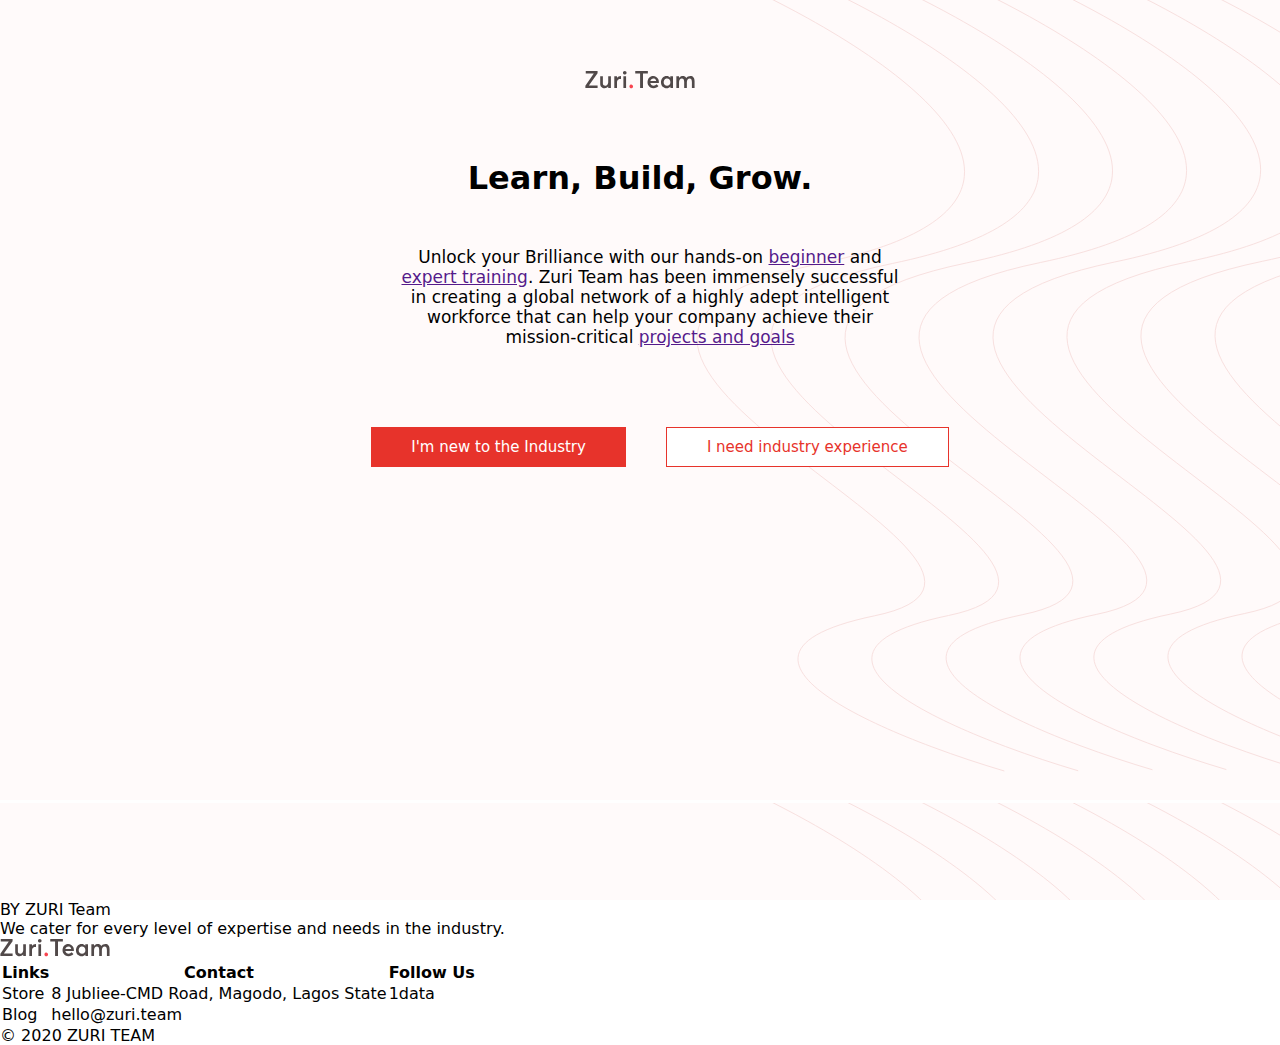
==== index.html @ 1a38fa90 ""Second commit"" ====
<!DOCTYPE html>
<html lang="en">
<head>
    <meta charset="UTF-8">
    <meta http-equiv="X-UA-Compatible" content="IE=edge">
    <meta name="viewport" content="width=device-width, initial-scale=1.0">
    <link rel="stylesheet" href="design.css"/>
    <title>Zuri | Learn, Build, Grow.</title>
</head>
<body>
<section class="top">
    <div class="heading">
     <img src="images/zuri-header-logo.svg">
    </div>
    <h2>Learn, Build, Grow.</h2>
    <p>Unlock your Brilliance with our hands-on <a href="">beginner</a> and <a href="">expert training</a>. Zuri Team has been 
        immensely successful in creating a global network of a highly adept intelligent workforce
         that can help your company achieve their mission-critical <a href="">projects and goals</a> </p>
    <div class="btn">
<button type="button" class="f-btn">I'm new to the Industry</button>

    <button type="button" class="s-btn">I need industry experience</button>
</div>
</section>
<section>
    <p>BY ZURI Team</p>
    <p>We cater for every level of
        expertise and needs in the industry.</p>
        <div>
            <div></div>
            <div></div>
            <div></div>
        </div>
        <div>
            <img src="images/zuri-header-logo.svg">
            <table>
                <tr>  
                    <th>Links</th>  
                    <th>Contact</th>  
                    <th>Follow Us</th>  
                </tr>  
                <tr>  
                    <td>Store</td>  
                    <td>8 Jubliee-CMD Road, Magodo,
                        Lagos State</td>  
                    <td>1data</td>  
                </tr>  
                <tr>  
                    <td>Blog</td>  
                    <td>hello@zuri.team</td>  
                 </tr>
                </table>  
        </div>
        </section>
        <footer>© 2020 ZURI TEAM</footer>
</body>
</html>
---- design.css ----
*{
    box-sizing: border-box;
    margin: 0;
    padding: 0;
    font-family: system-ui, -apple-system, BlinkMacSystemFont, 'Segoe UI', Roboto, Oxygen, Ubuntu, Cantarell, 'Open Sans', 'Helvetica Neue', sans-serif;
}
.top{
    background-image: url(/images/pink-bg.svg);
    height: 100vh;
}
.heading, h2{
    display: flex;
    justify-content: center;
    padding-top: 70px;
    font-size: 32px;
}
 .top p{
    padding-top: 50px;
    text-align: center;
    margin-left: 400px;
    margin-right: 380px;
   font-size: 17px;
   font-weight: 500;
}
.btn{
    display: flex;
    justify-content: center;
    padding-top: 80px;
    
 }
 .f-btn, .s-btn{
    
    padding: 10px 40px 10px 40px;
    cursor: pointer;
    font-size: 15px;
 }
 .f-btn{
    margin-left: 40px;
    color: white;
    background-color: #E7332B;
border: 0;
 }
 .s-btn{
    margin-left: 40px;
    color: #E7332B;;
    background-color: white;
    border: 1px solid #E7332B;

 }
 .f-btn:hover{
    background-color: white;
    color:#E7332B;
    border: 1px solid #E7332B;
 }
 .s-btn:hover{
    background-color:#E7332B;
    color: white;
 }
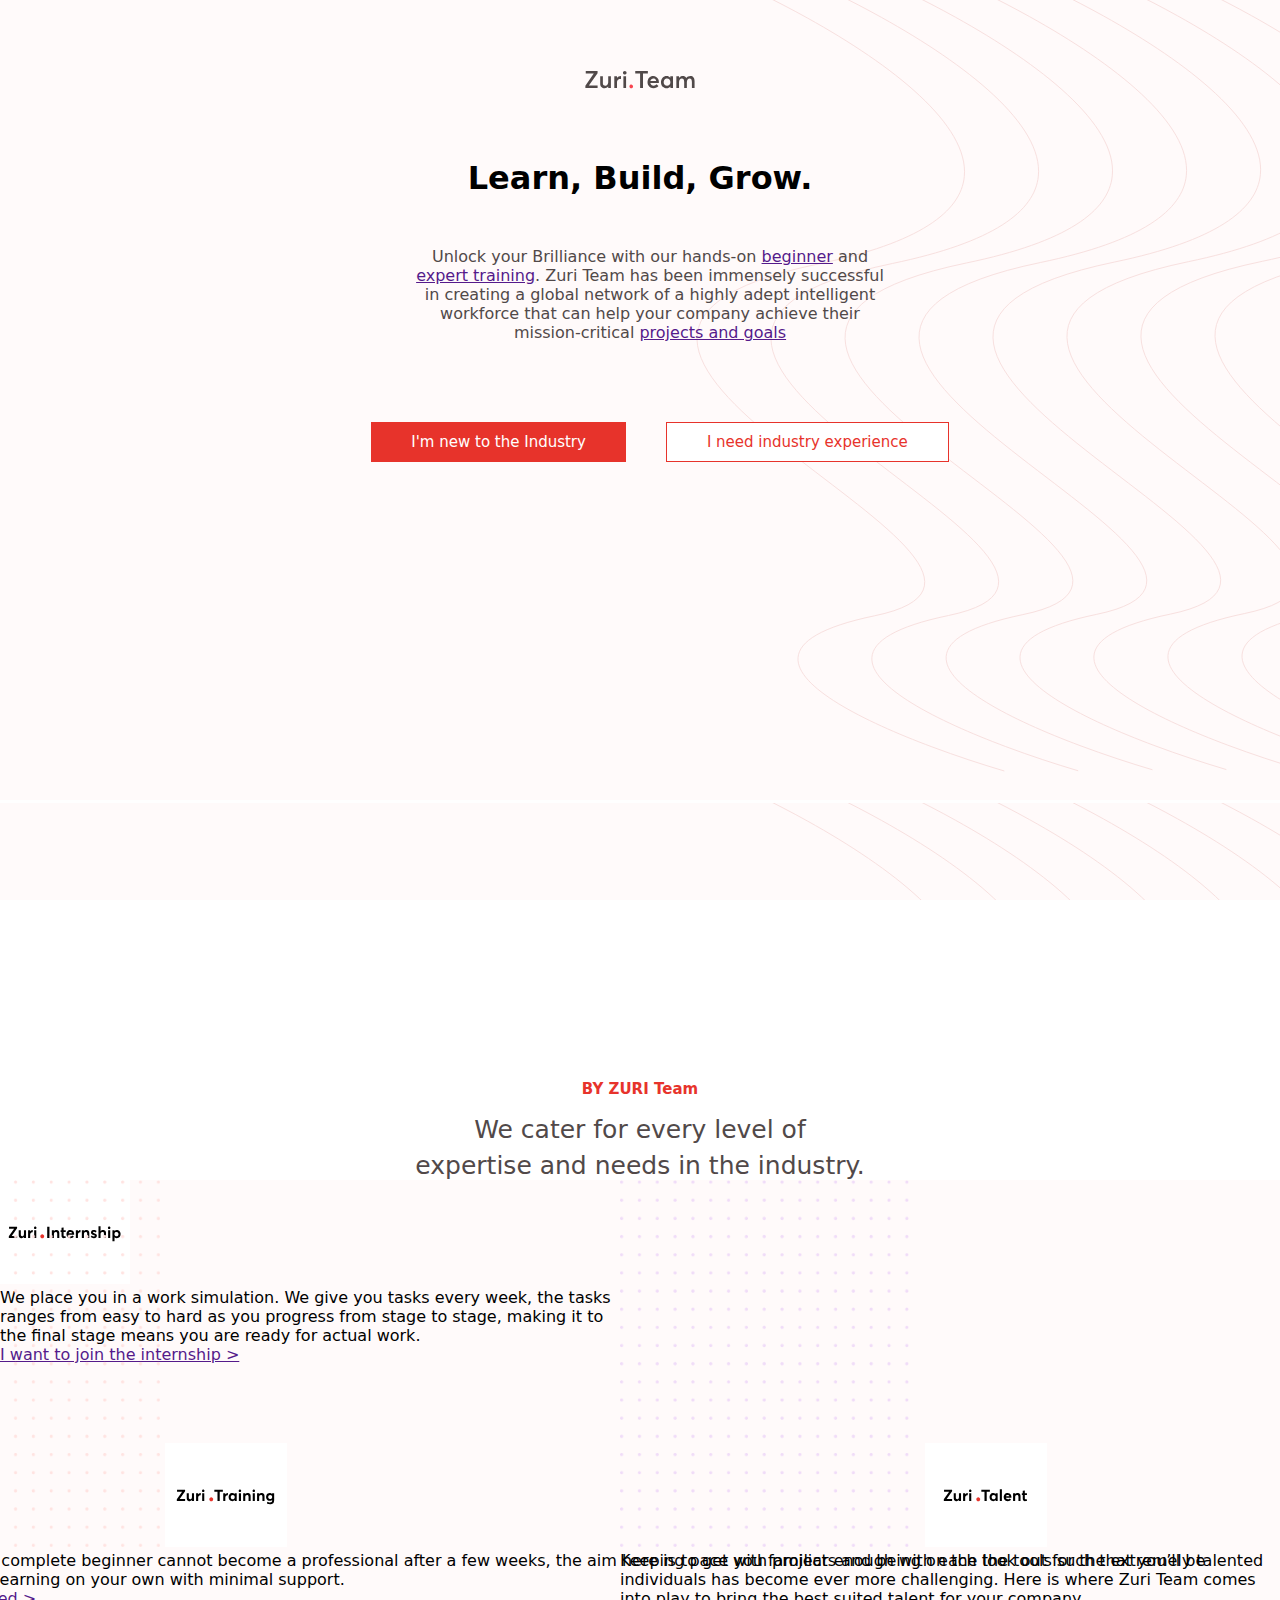
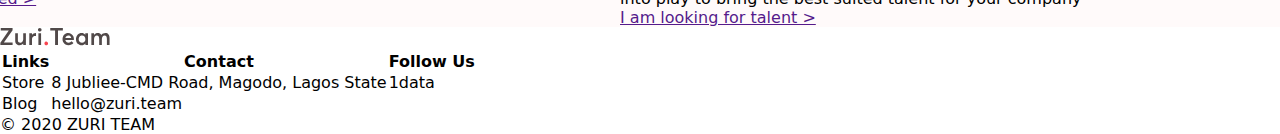
==== commit 423905a5: ""Third commit doing the cards"" ====
--- a/index.html
+++ b/index.html
@@ -22,14 +22,45 @@
     <button type="button" class="s-btn">I need industry experience</button>
 </div>
 </section>
-<section>
-    <p>BY ZURI Team</p>
-    <p>We cater for every level of
-        expertise and needs in the industry.</p>
-        <div>
-            <div></div>
-            <div></div>
-            <div></div>
+<section class="middle">
+    <h3>BY ZURI Team</h3>
+    <p>We cater for every level of</p>
+      <p>expertise and needs in the industry.</p>
+</section>
+<section class="third">
+        <div class="cards">
+            <div class="training">
+                <img src="images/left_dot.png" class="ldot">
+                <img src="images/zuri-training.svg">
+                <p>We understand a complete beginner 
+                    cannot become a professional after a 
+                    few weeks, the aim here is to get you 
+                    familiar enough with each the tools such
+                     that you’ll be able to continue learning
+                      on your own with minimal support.</p>
+                      <a href="">I want to be trained ></a>
+            </div>
+            <div>
+                <img src="images/zuri-internship.svg">
+                <p>We place you in a work simulation. We
+                     give you tasks every week, the tasks
+                      ranges from easy to hard as you
+                       progress from stage to stage, making it
+                        to the final stage means you are ready
+                         for actual work.</p>
+                         <a href="">I want to join the internship ></a> 
+            </div>
+            <div>
+                <img src="images/right_dot.png" class="rdot">
+                <img src="images/zuri-talent.svg">
+                <p>Keeping pace with projects and being
+                     on the look out for the extremely
+                      talented individuals has become ever
+                       more challenging. Here is where Zuri 
+                       Team comes into play to bring the best 
+                       suited talent for your company</p>
+                       <a href="">I am looking for talent ></a> 
+                        </div>
         </div>
         <div>
             <img src="images/zuri-header-logo.svg">
--- a/design.css
+++ b/design.css
@@ -17,10 +17,11 @@
  .top p{
     padding-top: 50px;
     text-align: center;
-    margin-left: 400px;
-    margin-right: 380px;
-   font-size: 17px;
+    margin-left: 410px;
+    margin-right: 390px;
+   font-size: 16px;
    font-weight: 500;
+   color: #514949;
 }
 .btn{
     display: flex;
@@ -55,4 +56,40 @@
  .s-btn:hover{
     background-color:#E7332B;
     color: white;
- }+ }
+ .middle h3{
+   display: flex;
+   justify-content: center;
+   padding-top: 180px;
+   font-size: 15px;
+   color: #E7332B;
+   padding-bottom: 10px;
+}
+ .middle p{
+   display: flex;
+   justify-content: center;
+   padding-top: 7px;
+   font-size: 25px;
+  color: #514949;
+   }
+   .cards{
+      display: flex;
+      background-color: #FFFAFA;;
+   }
+
+   .ldot{
+      height: auto;
+      width:300px;
+      position: relative;
+   }
+   .training{
+      position: absolute;
+      margin-left: -140px;
+      margin-right: 40px;
+      z-index:1;
+   }
+   .rdot{
+      height: auto;
+      width:300px;
+   }
+  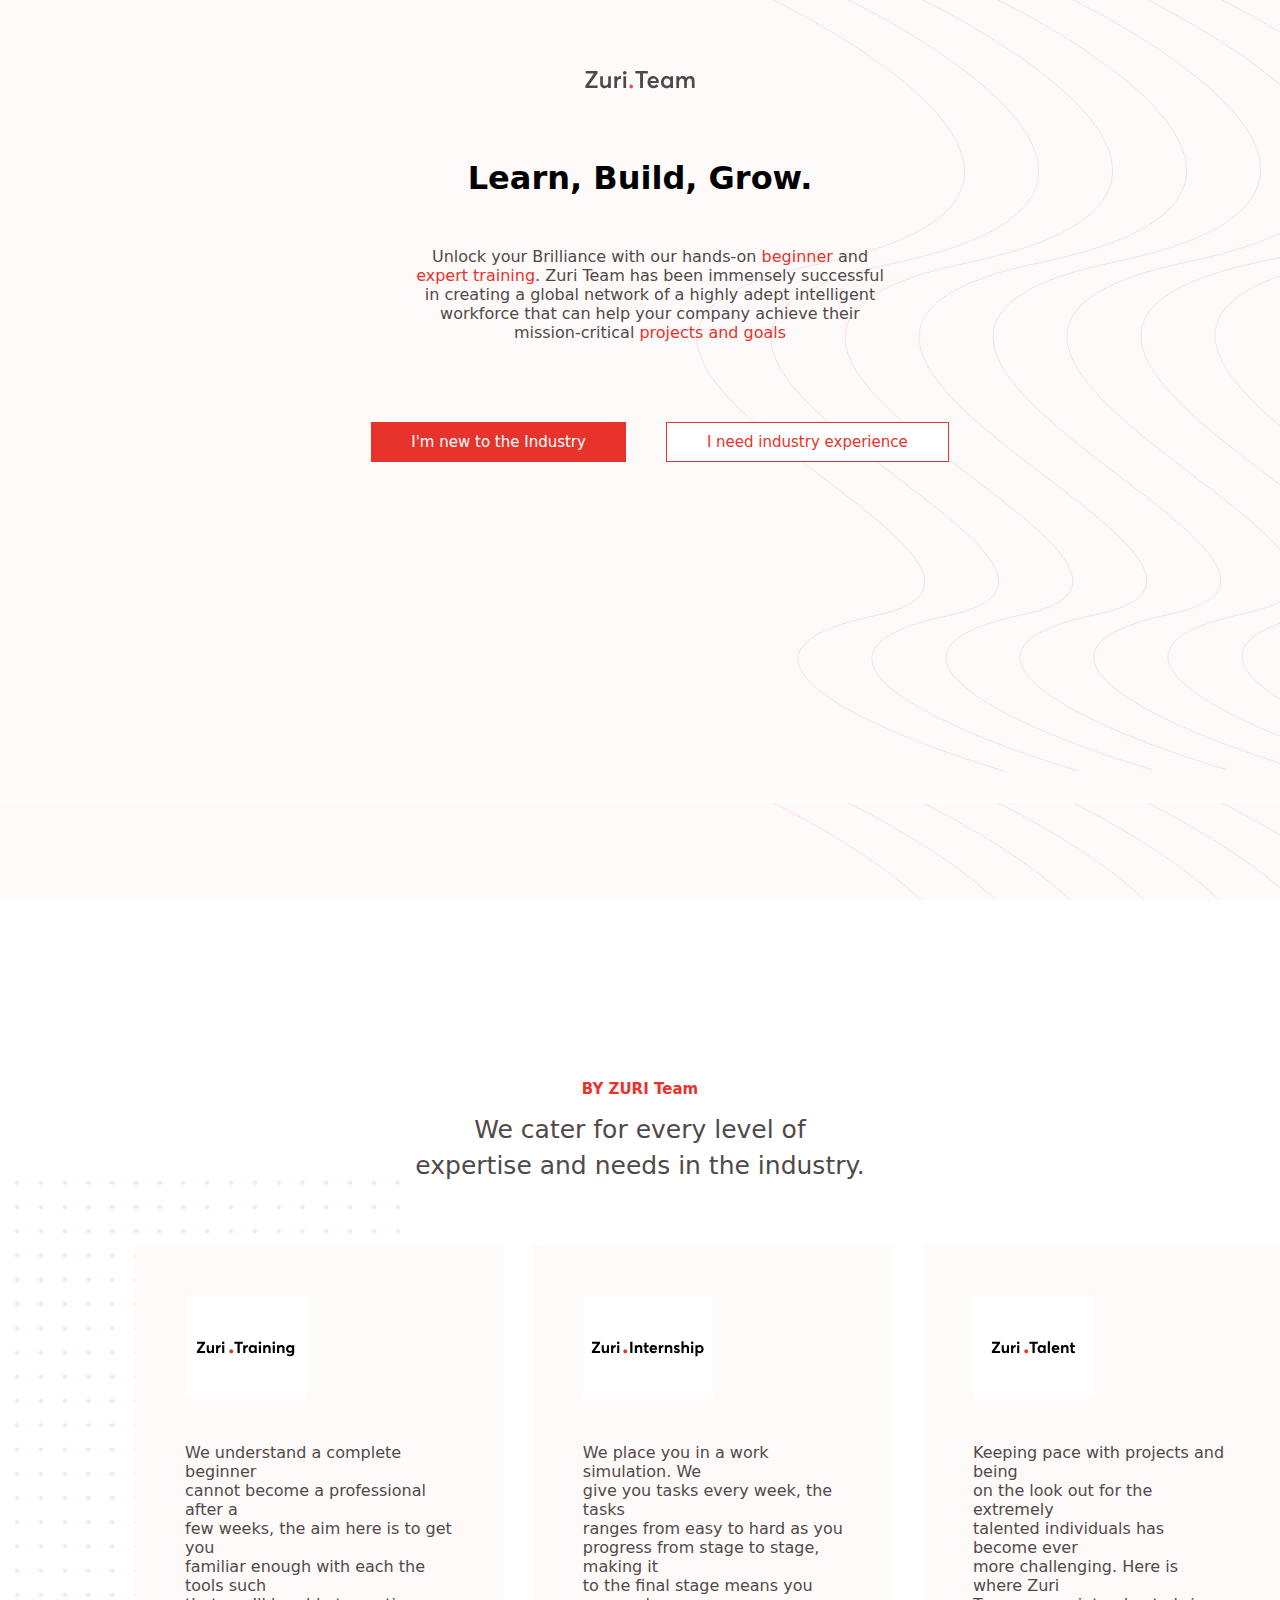
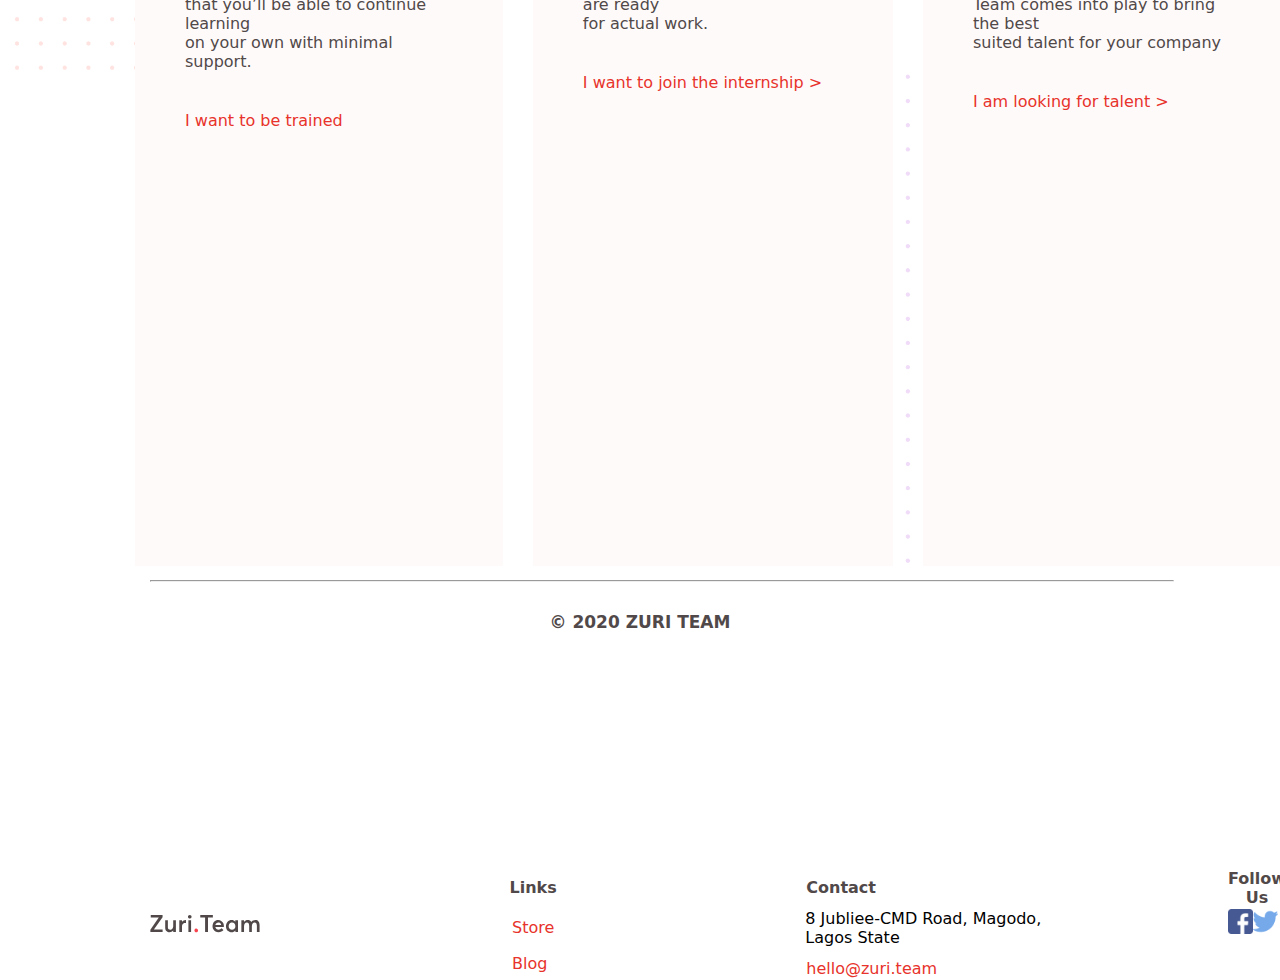
==== commit 8aa6b3bd: ""Third commit to complete landing page"" ====
--- a/index.html
+++ b/index.html
@@ -28,61 +28,67 @@
       <p>expertise and needs in the industry.</p>
 </section>
 <section class="third">
+    <img src="images/left_dot.png" class="ldot">
+            <img src="images/right_dot.png" class="rdot">
         <div class="cards">
-            <div class="training">
-                <img src="images/left_dot.png" class="ldot">
-                <img src="images/zuri-training.svg">
-                <p>We understand a complete beginner 
-                    cannot become a professional after a 
-                    few weeks, the aim here is to get you 
-                    familiar enough with each the tools such
-                     that you’ll be able to continue learning
+              <div class="training">
+                 <img src="images/zuri-training.svg">
+                <p>We understand a complete beginner</br>
+                    cannot become a professional after a<br> 
+                    few weeks, the aim here is to get you <br>
+                    familiar enough with each the tools such<br>
+                     that you’ll be able to continue learning<br>
                       on your own with minimal support.</p>
-                      <a href="">I want to be trained ></a>
+                      <a href=""><span class="train">I want to be trained</span></a>
             </div>
-            <div>
+            <div class="internship">
                 <img src="images/zuri-internship.svg">
-                <p>We place you in a work simulation. We
-                     give you tasks every week, the tasks
-                      ranges from easy to hard as you
-                       progress from stage to stage, making it
-                        to the final stage means you are ready
+                <p>We place you in a work simulation. We<br>
+                     give you tasks every week, the tasks<br>
+                      ranges from easy to hard as you<br>
+                       progress from stage to stage, making it<br>
+                        to the final stage means you are ready<br>
                          for actual work.</p>
-                         <a href="">I want to join the internship ></a> 
+                         <a href=""><span>I want to join the internship </span>></a> 
             </div>
-            <div>
-                <img src="images/right_dot.png" class="rdot">
+            <div class="talent">
                 <img src="images/zuri-talent.svg">
-                <p>Keeping pace with projects and being
-                     on the look out for the extremely
-                      talented individuals has become ever
-                       more challenging. Here is where Zuri 
-                       Team comes into play to bring the best 
+                <p>Keeping pace with projects and being<br>
+                     on the look out for the extremely<br>
+                      talented individuals has become ever<br>
+                       more challenging. Here is where Zuri <br>
+                       Team comes into play to bring the best <br>
                        suited talent for your company</p>
-                       <a href="">I am looking for talent ></a> 
+                       <a href=""><span>I am looking for talent </span>></a> 
                         </div>
         </div>
-        <div>
+        <div class="fourth">
             <img src="images/zuri-header-logo.svg">
-            <table>
-                <tr>  
+            <table >
+                <tr >  
                     <th>Links</th>  
-                    <th>Contact</th>  
-                    <th>Follow Us</th>  
+                    <th class="contact">Contact</th>  
+                    <th class="follow">Follow Us</th>  
                 </tr>  
                 <tr>  
-                    <td>Store</td>  
-                    <td>8 Jubliee-CMD Road, Magodo,
+                    <td><a href="" class="store">Store</a></td>  
+                    <td class="location">8 Jubliee-CMD Road, Magodo,<br>
                         Lagos State</td>  
-                    <td>1data</td>  
+                    <td class="socials">
+                        <img src="images/fb.png">
+                        <img src="images/twitter.png">
+                        <img src="images/IG.png">
+                        <img src="images/linkedin.png">
+                    </td>  
                 </tr>  
                 <tr>  
-                    <td>Blog</td>  
-                    <td>hello@zuri.team</td>  
+                    <td><a href="">Blog</a></td>  
+                    <td class="hello"><a href="">hello@zuri.team</a></td>  
                  </tr>
                 </table>  
         </div>
         </section>
+        <hr>
         <footer>© 2020 ZURI TEAM</footer>
 </body>
 </html>--- a/design.css
+++ b/design.css
@@ -72,24 +72,113 @@
    font-size: 25px;
   color: #514949;
    }
+  
+   .third{
+      position: absolute;
+   }
    .cards{
       display: flex;
-      background-color: #FFFAFA;;
+    /*  background-color: /*#FFFAFA*/;
+      z-index:2;
+  position: absolute;
+   color: #514949;
+   font-size: 16px;
+   font-family: sans-serif;
+   font-weight: 500;
+   bottom:1px;
+   top:40px;
    }
+.third img{
+   z-index: 1;
+}
+.ldot{
+   width: 400px
+}
+.rdot{
+   width:400px;
+  margin-left: 668px;
+    }
+    .cards p{
+      margin-top: 40px;
+      margin-bottom: 40px;
+    }
+    .third span{
+      top: 40px;
+      
+    }
+     a{ text-decoration: none;
+      color: #E7332B;
+    }
+   .training{
+      padding: 50px 50px 450px 50px;
+     margin-left: 135px;
+      margin-right: 30px;
+      margin-top: 25px;   
+     background-color: #FFFAFA;
+ }
+ .internship{
+   padding: 50px 50px 450px 50px;
+   margin-right: 30px;
+   background-color: #FFFAFA;
+   margin-top: 25px;
+ }
+ .talent{
+   background-color: #FFFAFA;
+   padding: 50px 50px 450px 50px;
+   margin-top: 25px;
+ }
+ .fourth{
+   margin-top: 300px;
+   margin-bottom: 30000px;
+   margin-left: 150px;
+   position: absolute;
+   display: flex;
+ }
 
-   .ldot{
-      height: auto;
-      width:300px;
-      position: relative;
-   }
-   .training{
-      position: absolute;
-      margin-left: -140px;
-      margin-right: 40px;
-      z-index:1;
-   }
-   .rdot{
-      height: auto;
-      width:300px;
+ th{
+   padding-left: 150px;
+   color: #514949;
+ }
+ td{
+   padding-left: 250px;
+ }
+ .location{
+   padding-left: 149px;
+ }
+ .store{
+   padding-right: 100px;
+ }
+ .contact{
+   padding-right: 200px;
+ }
+ .hello{
+   padding-left: 150px;
+   padding-top: 10px;
+ }
+ .socials{
+   padding-left: 150px;
+height: 25px;
+display: flex;
+position: absolute;
+
+ }
+  .follow{
+  padding-right: 100px;
+   padding-left: 150px;
+  } 
+  hr{
+   color: #514949;
+   width: 80%;
+   margin-top: 1000px;
+   margin-left: 150px;
+  }
+   footer{
+     margin-top: 30px;
+     margin-bottom: 90px;
+     display: flex;
+     justify-content: center;
+     color: #514949;
+     font-size: 17px;
+     font-weight: 700;
    }
   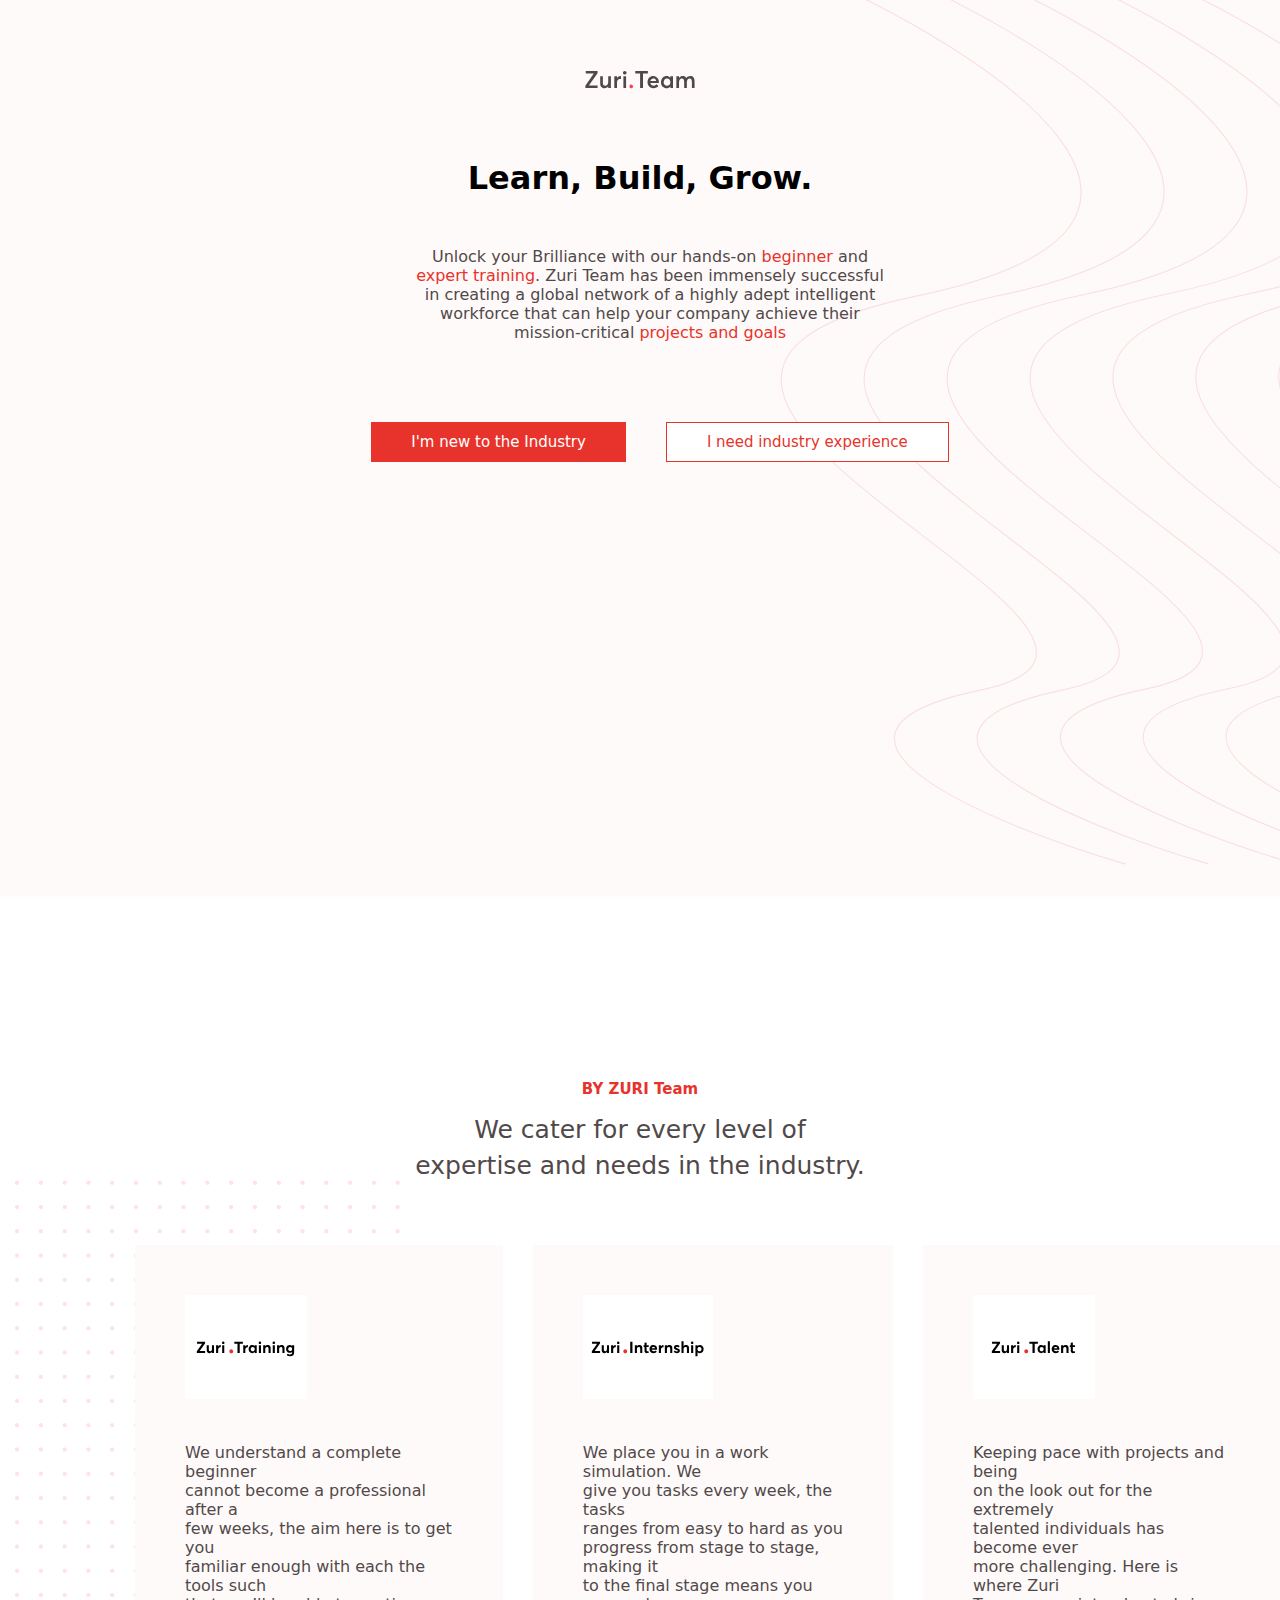
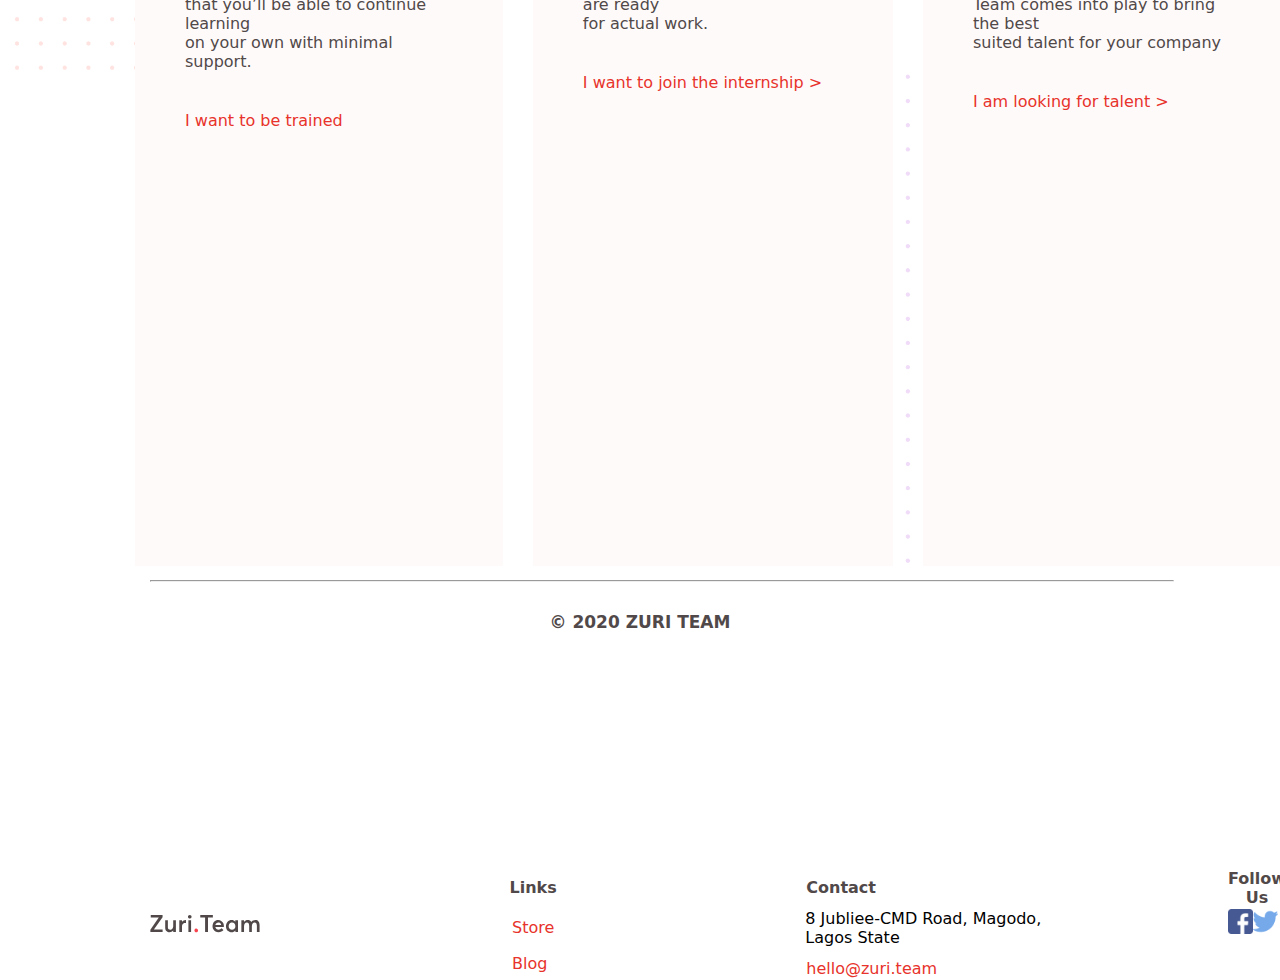
==== commit a542eb2b: "commit for third phase of third page" ====
--- a/index.html
+++ b/index.html
@@ -10,7 +10,7 @@
 <body>
 <section class="top">
     <div class="heading">
-     <img src="images/zuri-header-logo.svg">
+     <img src="images/firstpage/zuri-header-logo.svg">
     </div>
     <h2>Learn, Build, Grow.</h2>
     <p>Unlock your Brilliance with our hands-on <a href="">beginner</a> and <a href="">expert training</a>. Zuri Team has been 
@@ -28,11 +28,11 @@
       <p>expertise and needs in the industry.</p>
 </section>
 <section class="third">
-    <img src="images/left_dot.png" class="ldot">
-            <img src="images/right_dot.png" class="rdot">
+    <img src="images/firstpage/left_dot.png" class="ldot">
+            <img src="images/firstpage/right_dot.png" class="rdot">
         <div class="cards">
               <div class="training">
-                 <img src="images/zuri-training.svg">
+                 <img src="images/firstpage/zuri-training.svg">
                 <p>We understand a complete beginner</br>
                     cannot become a professional after a<br> 
                     few weeks, the aim here is to get you <br>
@@ -42,7 +42,7 @@
                       <a href=""><span class="train">I want to be trained</span></a>
             </div>
             <div class="internship">
-                <img src="images/zuri-internship.svg">
+                <img src="images/firstpage/zuri-internship.svg">
                 <p>We place you in a work simulation. We<br>
                      give you tasks every week, the tasks<br>
                       ranges from easy to hard as you<br>
@@ -52,7 +52,7 @@
                          <a href=""><span>I want to join the internship </span>></a> 
             </div>
             <div class="talent">
-                <img src="images/zuri-talent.svg">
+                <img src="images/firstpage/zuri-talent.svg">
                 <p>Keeping pace with projects and being<br>
                      on the look out for the extremely<br>
                       talented individuals has become ever<br>
@@ -63,7 +63,7 @@
                         </div>
         </div>
         <div class="fourth">
-            <img src="images/zuri-header-logo.svg">
+            <img src="images/firstpage/zuri-header-logo.svg">
             <table >
                 <tr >  
                     <th>Links</th>  
@@ -75,10 +75,10 @@
                     <td class="location">8 Jubliee-CMD Road, Magodo,<br>
                         Lagos State</td>  
                     <td class="socials">
-                        <img src="images/fb.png">
-                        <img src="images/twitter.png">
-                        <img src="images/IG.png">
-                        <img src="images/linkedin.png">
+                        <img src="images/firstpage/fb.png">
+                        <img src="images/firstpage/twitter.png">
+                        <img src="images/firstpage/IG.png">
+                        <img src="images/firstpage/linkedin.png">
                     </td>  
                 </tr>  
                 <tr>  
--- a/design.css
+++ b/design.css
@@ -5,7 +5,9 @@
     font-family: system-ui, -apple-system, BlinkMacSystemFont, 'Segoe UI', Roboto, Oxygen, Ubuntu, Cantarell, 'Open Sans', 'Helvetica Neue', sans-serif;
 }
 .top{
-    background-image: url(/images/pink-bg.svg);
+    background-image: url("/images/firstpage/pink-bg.svg");
+    background-repeat: no-repeat;
+    background-size: cover;
     height: 100vh;
 }
 .heading, h2{
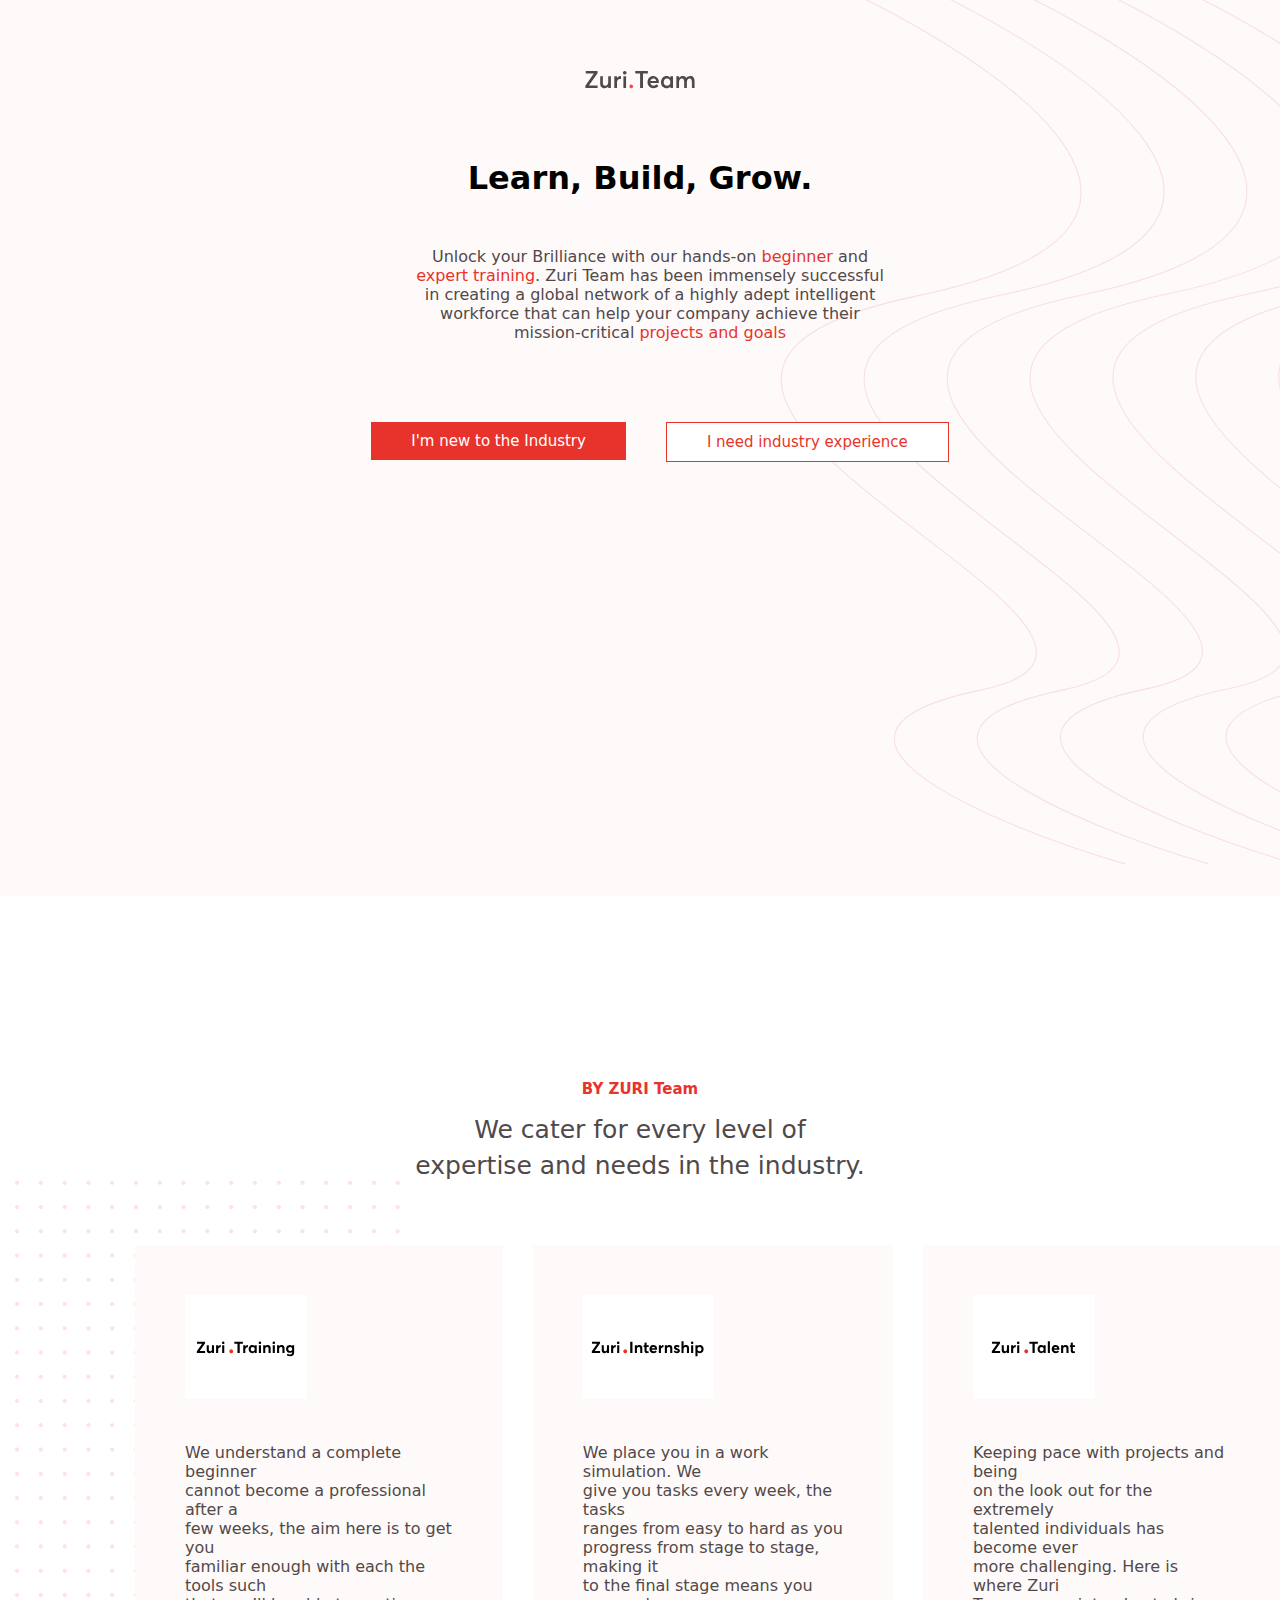
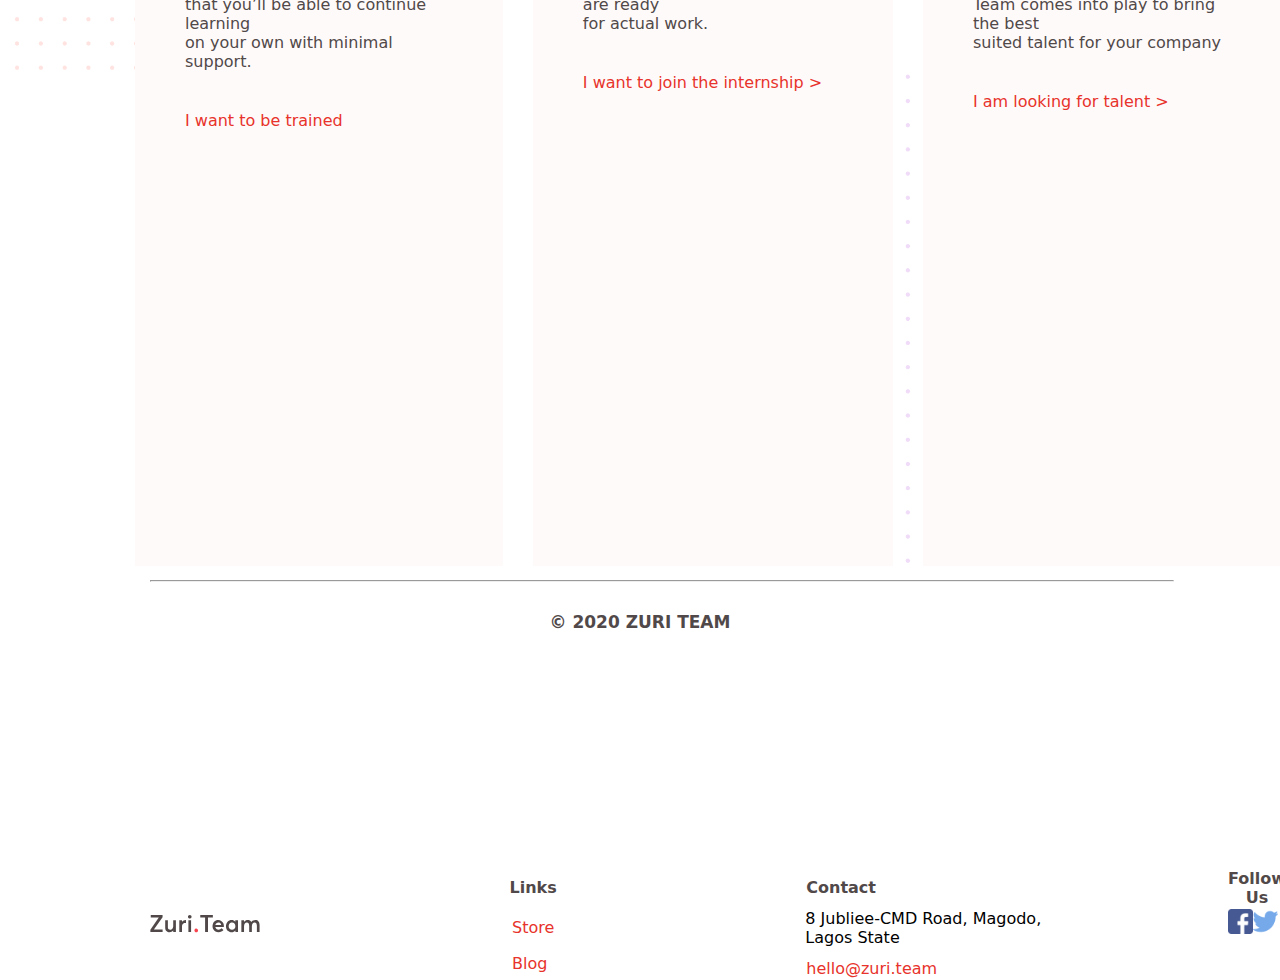
==== commit 5d8fd3b4: "Latest update for pages one and three" ====
--- a/index.html
+++ b/index.html
@@ -17,9 +17,9 @@
         immensely successful in creating a global network of a highly adept intelligent workforce
          that can help your company achieve their mission-critical <a href="">projects and goals</a> </p>
     <div class="btn">
-<button type="button" class="f-btn">I'm new to the Industry</button>
+<a href=""><button type="button" class="f-btn">I'm new to the Industry</button></a>
 
-    <button type="button" class="s-btn">I need industry experience</button>
+    <a href="experience.html"><button type="button" class="s-btn">I need industry experience</button></a>
 </div>
 </section>
 <section class="middle">
--- a/design.css
+++ b/design.css
@@ -108,7 +108,8 @@
       top: 40px;
       
     }
-     a{ text-decoration: none;
+     a{ 
+      text-decoration: none;
       color: #E7332B;
     }
    .training{
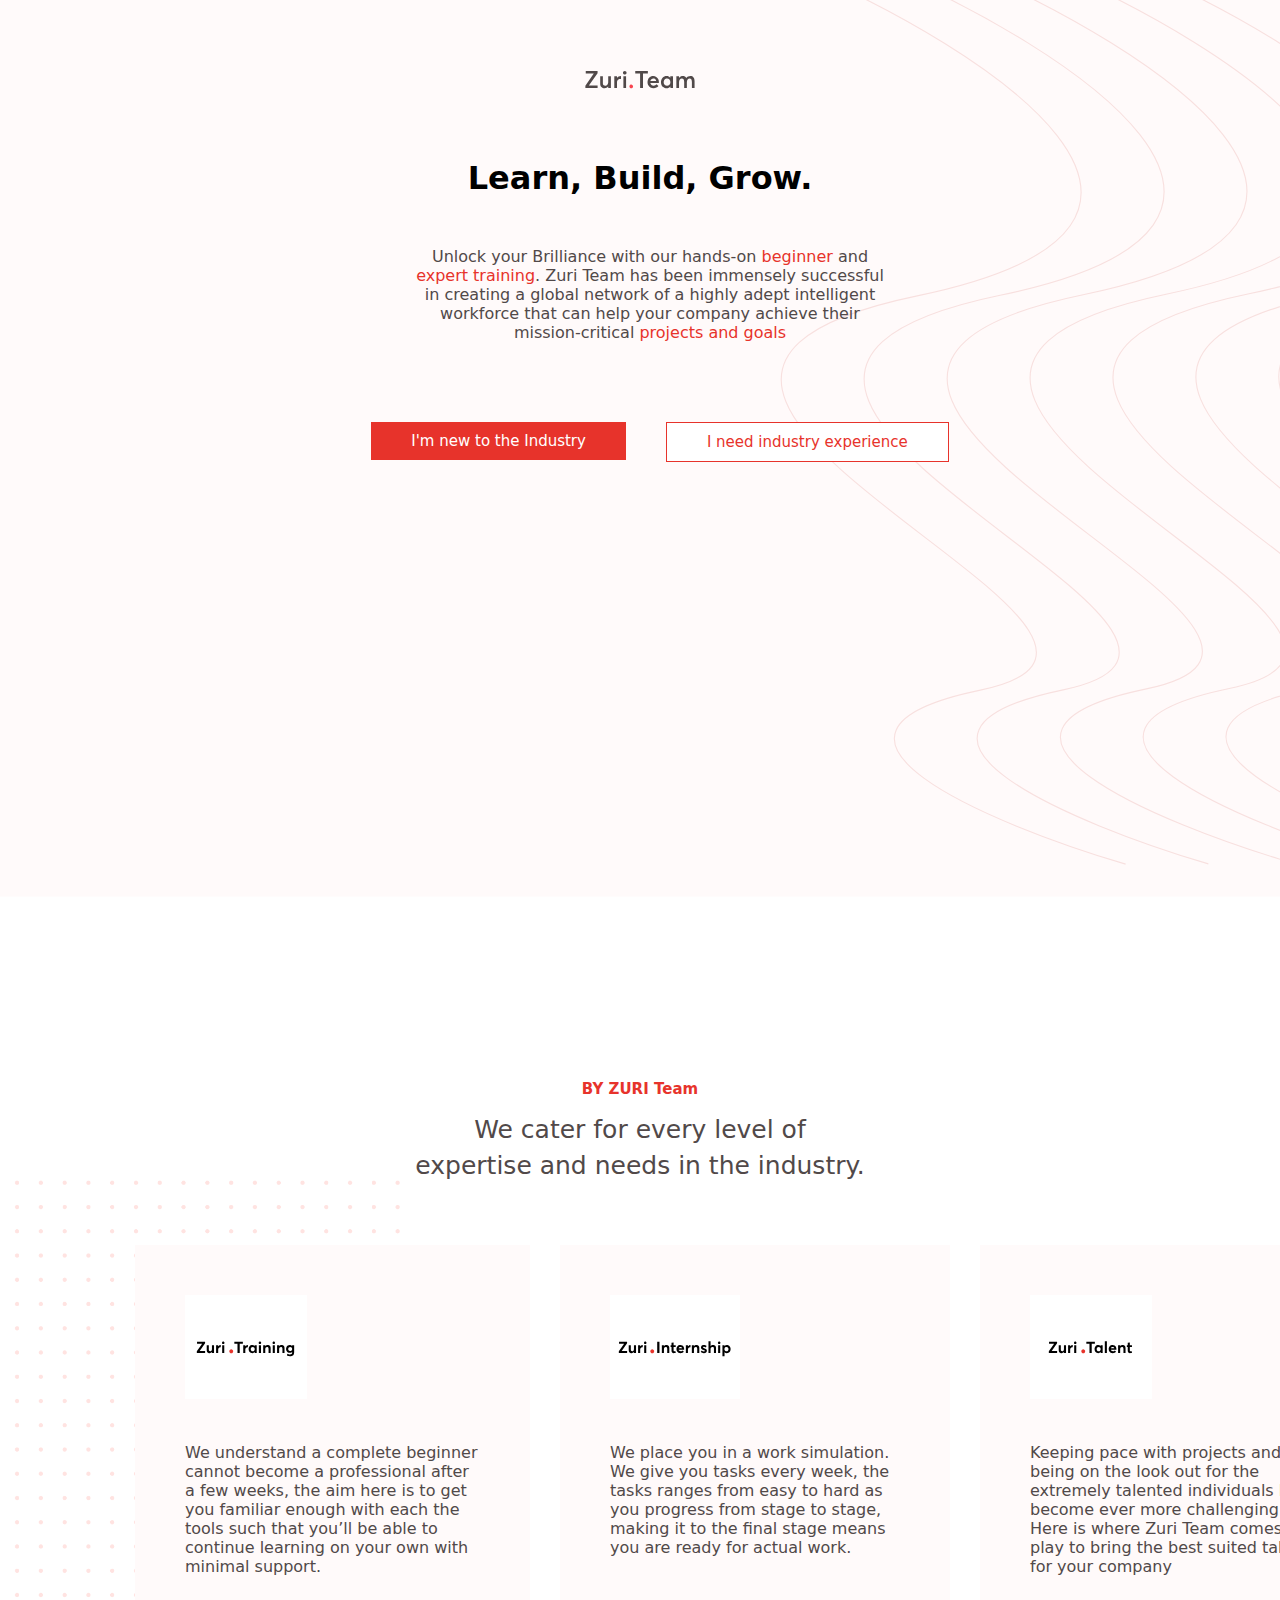
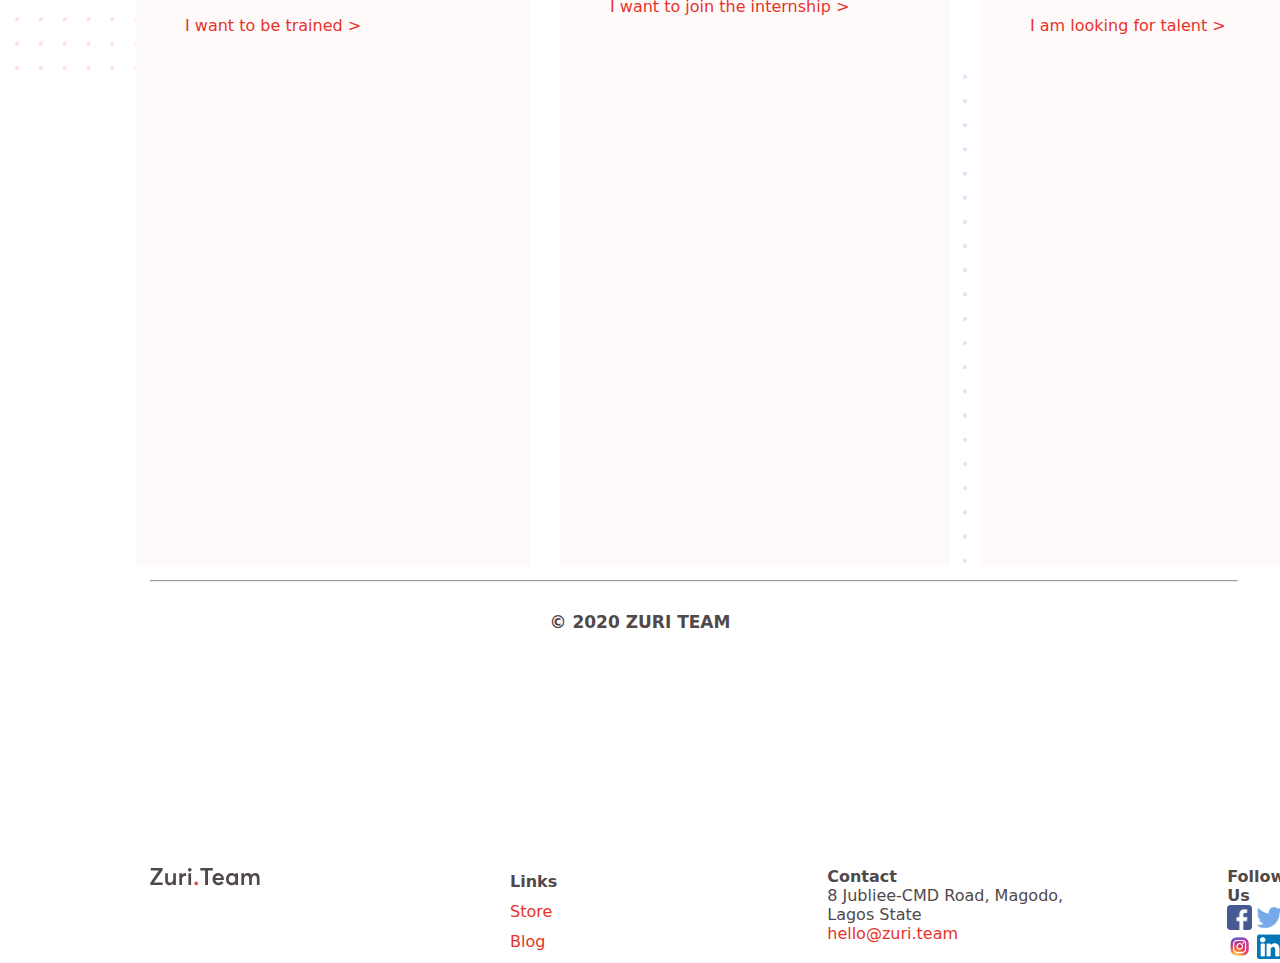
==== commit 3d9cdbf7: "update for tablet size" ====
--- a/index.html
+++ b/index.html
@@ -1,94 +1,97 @@
 <!DOCTYPE html>
 <html lang="en">
+
 <head>
     <meta charset="UTF-8">
     <meta http-equiv="X-UA-Compatible" content="IE=edge">
     <meta name="viewport" content="width=device-width, initial-scale=1.0">
-    <link rel="stylesheet" href="design.css"/>
+    <link rel="stylesheet" href="design.css" />
     <title>Zuri | Learn, Build, Grow.</title>
 </head>
+
 <body>
-<section class="top">
-    <div class="heading">
-     <img src="images/firstpage/zuri-header-logo.svg">
-    </div>
-    <h2>Learn, Build, Grow.</h2>
-    <p>Unlock your Brilliance with our hands-on <a href="">beginner</a> and <a href="">expert training</a>. Zuri Team has been 
-        immensely successful in creating a global network of a highly adept intelligent workforce
-         that can help your company achieve their mission-critical <a href="">projects and goals</a> </p>
-    <div class="btn">
-<a href=""><button type="button" class="f-btn">I'm new to the Industry</button></a>
+    <section class="top">
+        <div class="heading">
+            <img src="images/firstpage/zuri-header-logo.svg">
+        </div>
+        <h2>Learn, Build, Grow.</h2>
+        <p>Unlock your Brilliance with our hands-on <a href="">beginner</a> and <a href="">expert training</a>. Zuri
+            Team has been
+            immensely successful in creating a global network of a highly adept intelligent workforce
+            that can help your company achieve their mission-critical <a href="">projects and goals</a> </p>
+        <div class="btn">
+            <a href="industry.html"><button type="button" class="f-btn">I'm new to the Industry</button></a>
 
-    <a href="experience.html"><button type="button" class="s-btn">I need industry experience</button></a>
-</div>
-</section>
-<section class="middle">
-    <h3>BY ZURI Team</h3>
-    <p>We cater for every level of</p>
-      <p>expertise and needs in the industry.</p>
-</section>
-<section class="third">
-    <img src="images/firstpage/left_dot.png" class="ldot">
-            <img src="images/firstpage/right_dot.png" class="rdot">
+            <a href="experience.html"><button type="button" class="s-btn">I need industry experience</button></a>
+        </div>
+    </section>
+    <section class="middle">
+        <h3>BY ZURI Team</h3>
+        <p>We cater for every level of</p>
+        <p>expertise and needs in the industry.</p>
+    </section>
+    <section class="third">
+        <img src="images/firstpage/left_dot.png" class="ldot">
+        <img src="images/firstpage/right_dot.png" class="rdot">
         <div class="cards">
-              <div class="training">
-                 <img src="images/firstpage/zuri-training.svg">
-                <p>We understand a complete beginner</br>
-                    cannot become a professional after a<br> 
-                    few weeks, the aim here is to get you <br>
-                    familiar enough with each the tools such<br>
-                     that you’ll be able to continue learning<br>
-                      on your own with minimal support.</p>
-                      <a href=""><span class="train">I want to be trained</span></a>
+            <div class="training">
+                <img src="images/firstpage/zuri-training.svg">
+                <p>We understand a complete beginner
+                    cannot become a professional after a
+                    few weeks, the aim here is to get you
+                    familiar enough with each the tools such
+                    that you’ll be able to continue learning
+                    on your own with minimal support.</p>
+                <a href=""><span class="train">I want to be trained ></span></a>
             </div>
             <div class="internship">
                 <img src="images/firstpage/zuri-internship.svg">
-                <p>We place you in a work simulation. We<br>
-                     give you tasks every week, the tasks<br>
-                      ranges from easy to hard as you<br>
-                       progress from stage to stage, making it<br>
-                        to the final stage means you are ready<br>
-                         for actual work.</p>
-                         <a href=""><span>I want to join the internship </span>></a> 
+                <p>We place you in a work simulation. We
+                    give you tasks every week, the tasks
+                    ranges from easy to hard as you
+                    progress from stage to stage, making it
+                    to the final stage means you are ready
+                    for actual work.</p>
+                <a href=""><span>I want to join the internship </span>></a>
             </div>
             <div class="talent">
                 <img src="images/firstpage/zuri-talent.svg">
-                <p>Keeping pace with projects and being<br>
-                     on the look out for the extremely<br>
-                      talented individuals has become ever<br>
-                       more challenging. Here is where Zuri <br>
-                       Team comes into play to bring the best <br>
-                       suited talent for your company</p>
-                       <a href=""><span>I am looking for talent </span>></a> 
-                        </div>
+                <p>Keeping pace with projects and being
+                    on the look out for the extremely
+                    talented individuals has become ever
+                    more challenging. Here is where Zuri 
+                    Team comes into play to bring the best
+                    suited talent for your company</p>
+                <a href=""><span>I am looking for talent </span>></a>
+            </div>
         </div>
         <div class="fourth">
+            <div class="foot_pic">
             <img src="images/firstpage/zuri-header-logo.svg">
-            <table >
-                <tr >  
-                    <th>Links</th>  
-                    <th class="contact">Contact</th>  
-                    <th class="follow">Follow Us</th>  
-                </tr>  
-                <tr>  
-                    <td><a href="" class="store">Store</a></td>  
-                    <td class="location">8 Jubliee-CMD Road, Magodo,<br>
-                        Lagos State</td>  
-                    <td class="socials">
-                        <img src="images/firstpage/fb.png">
-                        <img src="images/firstpage/twitter.png">
-                        <img src="images/firstpage/IG.png">
-                        <img src="images/firstpage/linkedin.png">
-                    </td>  
-                </tr>  
-                <tr>  
-                    <td><a href="">Blog</a></td>  
-                    <td class="hello"><a href="">hello@zuri.team</a></td>  
-                 </tr>
-                </table>  
         </div>
-        </section>
-        <hr>
-        <footer>© 2020 ZURI TEAM</footer>
+                  <div class="foot_first">
+                     <p class="lcf"> Links</p>
+                    <p> <a href="" class="store">Store</a></p>
+                    <p><a href="">Blog</a></p>
+                     </div>
+                    <div class="foot_second">
+                        <p class="lcf contact">Contact</p>
+                        <p class="location">8 Jubliee-CMD Road, Magodo,
+                        Lagos State</p>
+                    <p><a href="">hello@zuri.team</a></p>
+                    </div>
+                    <div class="foot_third">
+                     <p class="lcf">Follow Us</p>
+                    <div>
+                       <a href=""> <img src="images/firstpage/fb.png" class="socials"></a>
+                        <a href=""><img src="images/firstpage/twitter.png" class="socials"></a>
+                        <a href=""><img src="images/firstpage/IG.png" class="socials"></a>
+                        <a href=""><img src="images/firstpage/linkedin.png" class="socials"></a>
+                    </div>
+                    </div>
+    </section>
+    <hr>
+    <footer>© 2020 ZURI TEAM</footer>
 </body>
+
 </html>--- a/design.css
+++ b/design.css
@@ -1,187 +1,362 @@
-*{
-    box-sizing: border-box;
-    margin: 0;
-    padding: 0;
-    font-family: system-ui, -apple-system, BlinkMacSystemFont, 'Segoe UI', Roboto, Oxygen, Ubuntu, Cantarell, 'Open Sans', 'Helvetica Neue', sans-serif;
-}
-.top{
+* {
+  box-sizing: border-box;
+  margin: 0;
+  padding: 0;
+  font-family: system-ui, -apple-system, BlinkMacSystemFont, "Segoe UI", Roboto,
+    Oxygen, Ubuntu, Cantarell, "Open Sans", "Helvetica Neue", sans-serif;
+}
+.top {
+  background-image: url("/images/firstpage/pink-bg.svg");
+  background-repeat: no-repeat;
+  background-size: cover;
+  height: 100vh;
+}
+.heading,
+h2 {
+  display: flex;
+  justify-content: center;
+  padding-top: 70px;
+  font-size: 32px;
+}
+.top p {
+  padding-top: 50px;
+  text-align: center;
+  margin-left: 410px;
+  margin-right: 390px;
+  font-size: 16px;
+  font-weight: 500;
+  color: #514949;
+}
+.btn {
+  display: flex;
+  justify-content: center;
+  padding-top: 80px;
+}
+.f-btn,
+.s-btn {
+  padding: 10px 40px 10px 40px;
+  cursor: pointer;
+  font-size: 15px;
+}
+.f-btn {
+  margin-left: 40px;
+  color: white;
+  background-color: #e7332b;
+  border: 0;
+}
+.s-btn {
+  margin-left: 40px;
+  color: #e7332b;
+  background-color: white;
+  border: 1px solid #e7332b;
+}
+.f-btn:hover {
+  background-color: white;
+  color: #e7332b;
+  border: 1px solid #e7332b;
+}
+.s-btn:hover {
+  background-color: #e7332b;
+  color: white;
+}
+.middle h3 {
+  display: flex;
+  justify-content: center;
+  padding-top: 180px;
+  font-size: 15px;
+  color: #e7332b;
+  padding-bottom: 10px;
+}
+.middle p {
+  display: flex;
+  justify-content: center;
+  padding-top: 7px;
+  font-size: 25px;
+  color: #514949;
+}
+
+.third {
+  position: absolute;
+}
+.cards {
+  display: flex;
+  /*  background-color: /*#FFFAFA*/
+  z-index: 2;
+  position: absolute;
+  color: #514949;
+  font-size: 16px;
+  font-family: sans-serif;
+  font-weight: 500;
+  bottom: 1px;
+  top: 40px;
+}
+.third img {
+  z-index: 1;
+}
+.ldot {
+  width: 400px;
+}
+.rdot {
+  width: 400px;
+  margin-left: 630px;
+}
+.cards p {
+  margin-top: 40px;
+  margin-bottom: 40px;
+}
+.third span {
+  top: 40px;
+}
+a {
+  text-decoration: none;
+  color: #e7332b;
+}
+.training {
+  
+  padding: 50px 50px 450px 50px;
+  margin-left: 135px;
+  margin-right: 30px;
+  margin-top: 25px;
+  background-color: #fffafa;
+}
+.training p{
+  width: 295px;
+}
+.internship {
+  padding: 50px 50px 450px 50px;
+  margin-right: 30px;
+  background-color: #fffafa;
+  margin-top: 25px;
+}
+.internship p{
+  width: 290px;
+}
+.talent {
+  background-color: #fffafa;
+  padding: 50px 50px 450px 50px;
+  margin-top: 25px;
+}
+.talent p{
+  width: 290px;
+}
+.fourth {
+  margin-top: 300px;
+  margin-bottom: 30000px;
+  margin-left: 150px;
+  position: absolute;
+  display: flex;
+  font-size: 16px;
+}
+.foot_first{
+  margin-left: 250px;
+  line-height: 30px;
+}
+.lcf{
+  font-size: 16px;
+  font-weight: 700;
+  color: #514949;
+}
+.foot_second{
+  margin-left: 270px;
+
+}
+.location{
+  width: 250px;
+  color: #514949;
+}
+.foot_third{
+  margin-left: 150px;
+
+}
+.socials {
+  height: 25px;
+}
+hr {
+  color: #514949;
+  width: 85%;
+  margin-top: 1000px;
+  margin-left: 150px;
+}
+footer {
+  margin-top: 30px;
+  margin-bottom: 90px;
+  display: flex;
+  justify-content: center;
+  color: #514949;
+  font-size: 17px;
+  font-weight: 700;
+}
+@media (max-width: 768px) {
+  .top{
     background-image: url("/images/firstpage/pink-bg.svg");
-    background-repeat: no-repeat;
-    background-size: cover;
-    height: 100vh;
-}
-.heading, h2{
+  }
+  .heading{
+    padding-top: 450px;
+   margin-left: 340mm;
+}
+.heading img{
+  height: 80px;
+}
+h2{
+  margin-left: 240mm;
+  padding-top: 300px;
+  width: 900px;
+  font-size: 90px;
+  color: #514949;
+}
+  .top p{
+  text-align:center;
+    margin-left: 150px;
+  width: 2100px;
+  padding-top: 100px;
+  font-size: 50px;
+  color: #514949;
+  }
+  .btn {
     display: flex;
-    justify-content: center;
-    padding-top: 70px;
-    font-size: 32px;
-}
- .top p{
-    padding-top: 50px;
-    text-align: center;
-    margin-left: 410px;
-    margin-right: 390px;
-   font-size: 16px;
-   font-weight: 500;
-   color: #514949;
-}
-.btn{
-    display: flex;
-    justify-content: center;
-    padding-top: 80px;
-    
+    flex-direction: column;
+    padding-top: 300px;
+    margin-left: 800px;
+  }
+  .f-btn {
+  padding: 50px 70px 80px 70px;
+  font-size: 60px;
+  width: 770px;
+  margin-left: 70px;
+}
+.s-btn {
+  padding: 50px 70px 80px 70px;
+  font-size: 60px;
+  width: 900px;
+  margin-left: 20px;
+  font-weight: 500;
+}
+.middle h3 {
+  padding-top: 1700px;
+  margin-left: 1000px;
+  font-weight: 500;
+  font-size: 50px;
+  color: #e7332b;
+  padding-bottom: 10px;
+  width: 500px;
+}
+.middle p {
+  padding-top: 20px;
+  font-size: 80px;
+  font-weight: 600;
+  color: #514949;
+  margin-left: 500px;
+  width: 1500px;
+}
+/*.third {
+  position:relative;
+}*/
+.ldot, .rdot{
+display: none;
+}
+.third img{
+  width: 500px;
+  padding-left: 100px;
+
+}
+.cards {
+  display:block;
+z-index: 2;
+position:relative;
+ color: #514949;
  }
- .f-btn, .s-btn{
-    
-    padding: 10px 40px 10px 40px;
-    cursor: pointer;
-    font-size: 15px;
+ .training {
+  padding: 200px 50px 300px 50px;
+font-size: 50px;
+font-weight: 500;
+  margin-top: 300px;
+  margin-left: 70px;
+   background-color: #fffafa;
+  width: 2200px;
+}
+.training p{
+  padding-left: 100px;
+width: 2030px;
+}
+.third span{
+padding-left:100px;
+line-height: 200px;
+}
+.internship {
+  padding: 200px 50px 300px 50px;
+  font-size: 50px;
+  font-weight: 500;
+    margin-top: 300px;
+    margin-left: 70px;
+     background-color: #fffafa;
+    width: 2200px;
+}
+.internship p{
+  padding-left: 100px;
+width: 2000px;
+}
+.talent {
+  padding: 200px 50px 300px 50px;
+  font-size: 50px;
+  font-weight: 500;
+    margin-top: 300px;
+    margin-left: 70px;
+     background-color: #fffafa;
+    width: 2200px;
+}
+.talent p{
+  padding-left: 100px;
+width: 2000px;
+}
+.fourth{
+  display: block;
  }
- .f-btn{
-    margin-left: 40px;
-    color: white;
-    background-color: #E7332B;
-border: 0;
+ .foot_pic{
+  margin-left: 700px;
  }
- .s-btn{
-    margin-left: 40px;
-    color: #E7332B;;
-    background-color: white;
-    border: 1px solid #E7332B;
-
- }
- .f-btn:hover{
-    background-color: white;
-    color:#E7332B;
-    border: 1px solid #E7332B;
- }
- .s-btn:hover{
-    background-color:#E7332B;
-    color: white;
- }
- .middle h3{
-   display: flex;
-   justify-content: center;
-   padding-top: 180px;
-   font-size: 15px;
-   color: #E7332B;
-   padding-bottom: 10px;
-}
- .middle p{
-   display: flex;
-   justify-content: center;
-   padding-top: 7px;
-   font-size: 25px;
-  color: #514949;
-   }
+.lcf{
+  font-size: 70px;
+  padding-top: 80px;
   
-   .third{
-      position: absolute;
-   }
-   .cards{
-      display: flex;
-    /*  background-color: /*#FFFAFA*/;
-      z-index:2;
-  position: absolute;
-   color: #514949;
-   font-size: 16px;
-   font-family: sans-serif;
-   font-weight: 500;
-   bottom:1px;
-   top:40px;
-   }
-.third img{
-   z-index: 1;
-}
-.ldot{
-   width: 400px
-}
-.rdot{
-   width:400px;
-  margin-left: 668px;
-    }
-    .cards p{
-      margin-top: 40px;
-      margin-bottom: 40px;
-    }
-    .third span{
-      top: 40px;
-      
-    }
-     a{ 
-      text-decoration: none;
-      color: #E7332B;
-    }
-   .training{
-      padding: 50px 50px 450px 50px;
-     margin-left: 135px;
-      margin-right: 30px;
-      margin-top: 25px;   
-     background-color: #FFFAFA;
- }
- .internship{
-   padding: 50px 50px 450px 50px;
-   margin-right: 30px;
-   background-color: #FFFAFA;
-   margin-top: 25px;
- }
- .talent{
-   background-color: #FFFAFA;
-   padding: 50px 50px 450px 50px;
-   margin-top: 25px;
- }
- .fourth{
-   margin-top: 300px;
-   margin-bottom: 30000px;
-   margin-left: 150px;
-   position: absolute;
-   display: flex;
- }
-
- th{
-   padding-left: 150px;
-   color: #514949;
- }
- td{
-   padding-left: 250px;
- }
- .location{
-   padding-left: 149px;
- }
- .store{
-   padding-right: 100px;
- }
- .contact{
-   padding-right: 200px;
- }
- .hello{
-   padding-left: 150px;
-   padding-top: 10px;
- }
- .socials{
-   padding-left: 150px;
-height: 25px;
-display: flex;
-position: absolute;
-
- }
-  .follow{
-  padding-right: 100px;
-   padding-left: 150px;
-  } 
-  hr{
-   color: #514949;
-   width: 80%;
-   margin-top: 1000px;
-   margin-left: 150px;
-  }
-   footer{
-     margin-top: 30px;
-     margin-bottom: 90px;
-     display: flex;
-     justify-content: center;
-     color: #514949;
-     font-size: 17px;
-     font-weight: 700;
-   }
-  +}
+.foot_first{
+  font-size: 50px;
+  line-height: 100px;
+  margin-left: 900px;
+}
+.foot_second{
+  font-size: 50px;
+  line-height: 100px;
+  margin-left: 800px;
+}
+.location{
+  width:800px;
+  line-height: 50px;
+}
+.foot_third{
+  margin-left: 900px;
+  font-size: 30px;
+}
+.socials{
+  margin-left: -300px;
+  height: 200px;
+  width: 5000px;
+ 
+}
+hr {
+  margin-top: 6400px;
+  color: #514949;
+  width: 2100px;
+  margin-left: 100px;
+  border-width: 2px;
+}
+footer {
+  margin-top: 30px;
+  margin-bottom: 90px;
+  margin-left: 750px;
+  color: #514949;
+  font-size: 50px;
+  font-weight: 600;
+  width: 1000px;
+}
+}